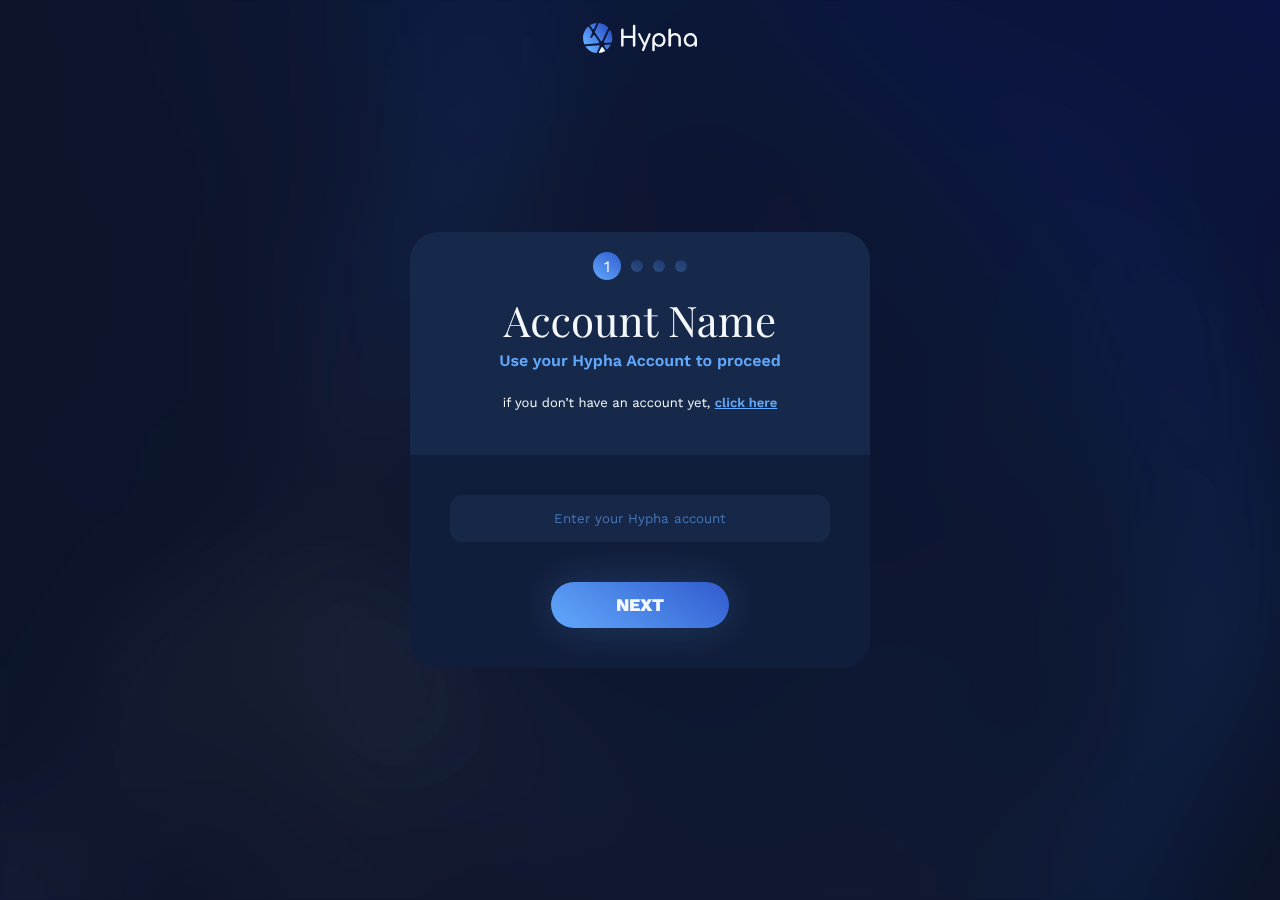
==== index.html @ 2ea9a00d "first commit" ====
<!DOCTYPE html>
<html lang="en">

<head>
    <meta charset="UTF-8">
    <meta name="viewport" content="width=device-width, initial-scale=1.0">
    <title>Hypha :: Token Sale</title>
    <link rel="stylesheet" href="css/style.css" />
    <link rel="icon" type="image/x-icon" href="img/favicon.png">
    <link rel="preconnect" href="https://fonts.googleapis.com">
    <link rel="preconnect" href="https://fonts.gstatic.com" crossorigin>
    <link
        href="https://fonts.googleapis.com/css2?family=Playfair+Display:ital@0;1&family=Work+Sans:ital,wght@0,300;0,400;0,600;0,700;1,300;1,400;1,600;1,700&display=swap"
        rel="stylesheet">
</head>




<body>
    <header>
        <a href="https://hypha.earth/" target="_blank">
            <img src="img/logos/logo-white.svg" />
        </a>
    </header>
    <main>
        <section class="multistep">
            <div class="area">
                <div id="buyhypha-wizard">
                    <div id="step-1">
                        <div class="generic-card glow-back has-link">
                            <div class="wrappo">
                                <div class="step-nav">
                                    <div class="stp active">
                                        <p>1</p>
                                    </div>
                                    <div class="stp"></div>
                                    <div class="stp"></div>
                                    <div class="stp"></div>
                                </div>
                                <div class="top">
                                    <h2 class="titles white">Account Name</h2>
                                    <p class="subtitle">Use your Hypha Account to proceed</p>
                                    <p class="text-small white">if you don’t have an account yet, <a href="#">click here</a></p>
                                </div>
                                <div class="bottom">
                                    <input id="account-name" placeholder="Enter your Hypha account">
                                    <div class="steps-action">
                                        <button class="button primary" id="button-next">Next</button>
                                    </div>

                                </div>
                            </div>
                        </div>
                    </div>
                </div>
            </div>
        </section>
    </main>

</body>

</html>
---- css/style.css ----
:root {
    --footer-blu: #101B34;
    --dark-blu: #111E3B;
    --card-dark-blu: #17294A;
    --light-blu: #61A9FC;
    --lb-transp: rgba(97,169,252,0.1);
    --lb-transp-hover: rgba(97,169,252,0.2);
    --lb-transp-3: rgba(97,169,252,0.07);
    --grey: #7485AA;    
    --white: #F4F8FB;
    --gradient: linear-gradient(35Deg, #61A9FC, #315BCE);
    --titles: 'Playfair Display', serif;
    --text: 'Work Sans', sans-serif;

    --kern: -.4px;

    --glow-shadow: 0px 0px 40px rgba(97,169,252,0.2);
    --glow-shadow-hover: 0px 0px 60px rgba(97,169,252,0.5);
}

* {
    box-sizing: border-box;
}

html {
    scroll-behavior: smooth;
}

body,html {
    margin:0;
    color:var(--grey);
    font-family: var(--text);
    font-weight:400;
    text-rendering: geometricPrecision;
    
}

.multistep {
    background-color:var(--dark-blu);
    width:100%;
    min-height: 100svh;
    background-image:url('../img/backgrounds/background.png');
    background-size:cover;
}

header {
    position:fixed;
    top:0;
    width:100%;
    height:80px;
    display:flex;
    align-items: center;
    justify-content: center;
}

header img {
    width:114px;
    
}

a {
    color:var(--light-blu);
    text-decoration: underline;
    font-weight:600;
}

.area {
    width:calc(100% - 40px);
    display:flex;
    align-items: center;
    justify-content: center;
    min-height:100svh;
    padding:80px 0px;
    margin:auto;
    position:relative;
    perspective: 800px;
}

.bold {
    font-weight: 600;
}

.white {
    color:var(--white);
}

.small {
    font-size:13px;
}

.title-small {
    font-size:28px;
    font-weight:800;
    line-height:1.2em;
}



.titles {
    font-size:42px;
    font-family: var(--titles);
    margin-top:0;
    margin-bottom:0;
    font-weight: 400;

}

.subtitle {
    color:var(--light-blu);
    font-weight:600;
    margin:0;
}

.text-big {
    font-size:20px;
    font-weight:600;
    margin-top:0;
    margin-bottom: 4px;
}

p {
    font-size:16px;
    line-height:1.6em;
    margin:0;
}

.text-small {
    font-size:13px;
    margin-top:0;
}


/* generic card*/
.generic-card {
    width:460px;
    position:relative;
    
}


.glow-back:before {
    content:"";
    width:calc(100% + 0px);
    height:calc(100% + 0px);
    position:absolute;
    left:-0px;
    top:-0px;
    background:var(--gradient);
    border-radius:30px;
    transition-duration:.3s;
    opacity:0;
    box-shadow: var(--glow-shadow);
}

.glow-back:hover:before{
    opacity:1;
    width:calc(100% + 6px);
    height:calc(100% + 6px);
    left:-3px;
    top:-3px;
}


.generic-card .wrappo {
    border-radius:28px;
    padding-top:60px;
    background-color:var(--card-dark-blu);
    position:relative;
    overflow:hidden;
}

.steps-action {
    display:flex;
    align-items: center;
    justify-content: center;
    gap:20px;
    margin-top:40px;
}

.button {
    text-transform: uppercase;
    font-weight:800;
    font-size:18px;
    color:var(--white);
    border-radius:50px;
    padding:14px 38px;
    transition-duration: .3s;
    line-height:1em;
    display:inline-block;
    text-decoration: none;
    border:none;
    font-family: var(--text);
    text-align: center;
    width:178px;
    text-align: center;
    cursor:pointer;
}

.primary {
    background:var(--gradient);
    box-shadow: var(--glow-shadow);
}

.primary:hover {
    box-shadow: var(--glow-shadow-hover);
    transform:scale(1.015);
}
.secondary {
    background: var(--lb-transp);
}

.secondary:hover {
    transform:scale(1.015);
    background: var(--lb-transp-hover);
}


#step-1,
#step-2,
#step-3,
#step-4,
#step-5 {
    position:relative;
}

.step-nav {
    display:flex;
    gap:10px;
    align-items: center;
    justify-content: center;
    width:100%;
    position: absolute;
    top: 20px;
    left: calc(50%);
    transform: translateX(-50%);
    
}

.step-nav .stp {
    width:12px;
    height:12px;
    border-radius:100%;
    background:var(--gradient);
    opacity:.3;
    display:flex;
    align-items: center;
    justify-content: center;
    color:var(--white);
}

.step-nav .stp p {
    color:var(--white);
}

.step-nav .stp.done {
    opacity:1;
}

.step-nav .stp.active {
    width:28px;
    height:28px;
    opacity:1;
}


#step-1 .text-small {
    margin-top:20px;
}


.generic-card .top {
    padding:0px 30px 40px 30px;
    text-align: center;
}

.generic-card .bottom {
    padding:40px;
    background:var(--dark-blu);
    text-align: center;
}

input {
    border:none;
    padding:16px 12px;
    background-color: var(--lb-transp-3);
    border-radius: 12px;
    width:100%;
    color:var(--white);
    font-family: var(--text);
    box-sizing: border-box;
    text-align: center;
}

input::placeholder {
    color:var(--light-blu);
    opacity:.6;
    text-align: center;
}

input:focus-visible,
input:focus {
    color:var(--light-blu);
    outline:none;
    background:var(--lb-transp);

}

input:focus-visible::placeholder,
input:focus::placeholder {
    opacity:0;
}


#account-image {
    position:absolute;
    top:20px;
    left:20px;
    width:34px;
}

#account-image img {
    width:100%;
    border-radius: 100%;
    aspect-ratio: 1 / 1;
    object-fit: cover;
}

#payment-options {
    margin-top:30px;
    display: flex;
    flex-direction: row;
    gap:20px;
    flex-wrap: wrap;
}

.token-select {
    display: flex;
    align-items: center;
    justify-content: flex-start;
    gap:14px;
    padding:12px;
    background:var(--card-dark-blu);
    border-radius:16px;
    min-width: 100%;
    position:relative;
    text-align: left;
    transition-duration: .3s;
    cursor:pointer;
}

.token-select:hover {
    transform:scale(1.02);
}

.token-select::after {
    content:"";
    width:22px;
    height:22px;
    position: absolute;
    right:20px;
    top:50%;
    transform:translateY(-50%);
    border-radius:100%;
    background:var(--gradient);
    opacity:.2;
}

.token-select.selected::after {
    opacity:1;
}

.token-select img {
    width:48px;
}

#step-2 .top {
    padding-top:10px;
}

#step-2 .bottom {
    padding-top:20px;
}
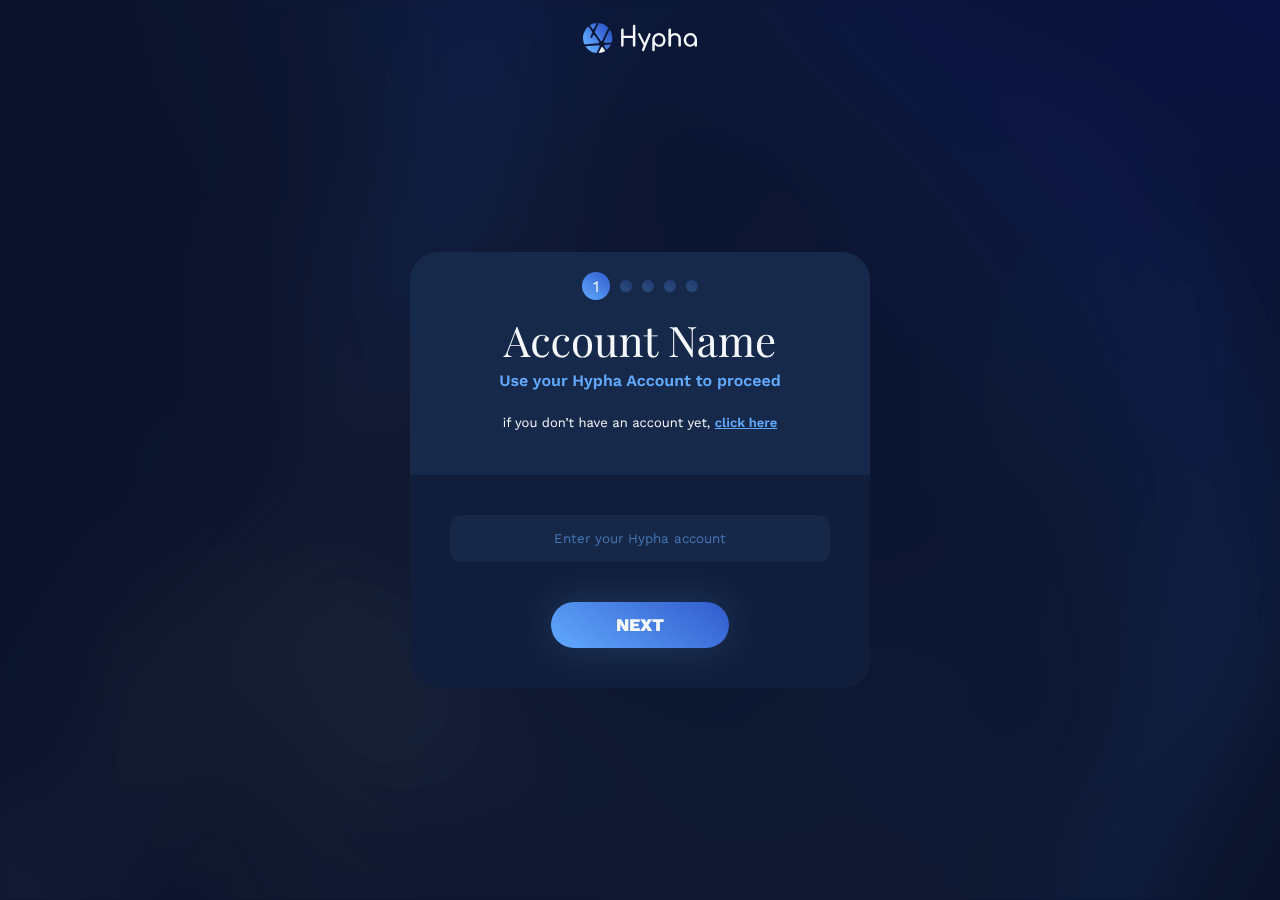
==== commit 35a761b5: "added token selection step" ====
--- a/index.html
+++ b/index.html
@@ -37,6 +37,7 @@
                                     <div class="stp"></div>
                                     <div class="stp"></div>
                                     <div class="stp"></div>
+                                    <div class="stp"></div>
                                 </div>
                                 <div class="top">
                                     <h2 class="titles white">Account Name</h2>
--- a/css/style.css
+++ b/css/style.css
@@ -70,7 +70,7 @@
     align-items: center;
     justify-content: center;
     min-height:100svh;
-    padding:80px 0px;
+    padding:80px 0px 40px 0px;
     margin:auto;
     position:relative;
     perspective: 800px;
@@ -82,6 +82,10 @@
 
 .white {
     color:var(--white);
+}
+
+.light-blu {
+    color:var(--light-blu);
 }
 
 .small {
@@ -127,6 +131,12 @@
 .text-small {
     font-size:13px;
     margin-top:0;
+}
+
+.big-amount {
+    font-size:40px;
+    margin:0;
+    font-weight: 300;
 }
 
 
@@ -325,7 +335,8 @@
     object-fit: cover;
 }
 
-#payment-options {
+#payment-options,
+#token-type-options {
     margin-top:30px;
     display: flex;
     flex-direction: row;
@@ -373,11 +384,190 @@
     width:48px;
 }
 
-#step-2 .top {
+#step-2 .top,
+#step-3 .top {
     padding-top:10px;
-}
-
-#step-2 .bottom {
+    padding-bottom:30px;
+}
+
+#step-2 .bottom,
+#step-3 .bottom {
     padding-top:20px;
 }
 
+.cont-count {
+    display: flex;
+    align-items: center;
+    gap:10px;
+    justify-content: center;
+}
+.cont-count img {
+    width:20px;
+}
+
+.input-amount {
+    margin:30px 0px 0px 0px;
+    position: relative;
+}
+
+.input-amount input::placeholder {
+    color:var(--white);
+    opacity:1;
+}
+
+.input-amount::after {
+    background-image: url('../img/tokens/hypha-icon.png');
+    background-size: 26px;
+    content: "";
+    height: 26px;
+    position: absolute;
+    right: 16px;
+    top: 15px;
+    width: 26px;
+}
+
+.input-amount input {
+    font-size:22px;
+    font-weight:300;
+}
+
+#converter {
+    display: flex;
+    font-size: 14px;
+    justify-content: center;
+    margin-top: 20px;
+    color:var(--white);
+}
+
+.conv-cript {
+    border-right: 1px solid var(--light-blu);
+    padding-right: 10px;
+}
+
+.conv-usd {
+    margin-left: 10px;
+}
+
+#step-4 .bottom {
+    padding-top:30px;
+}
+
+#total-hypha-to-buy {
+    color:var(--white);
+    font-size:22px;
+}
+
+#step-5 #selected-method {
+    color:var(--white);
+}
+
+#step-5 h2 {
+    margin-bottom:20px;
+    margin-top:10px;
+}
+
+#step-5 .top {
+    padding-bottom:25px;
+}
+
+#step-5 .bottom {
+    padding-top:25px;
+}
+
+.btc-bill-card,
+.eos-bill-card {
+    background:var(--card-dark-blu);
+    border-radius: 12px;
+    margin: 0;
+    padding: 18px;
+    text-align: left;
+    width: -webkit-max-content;
+    width: -moz-max-content;
+    width: 100%;
+    color:var(--light-blu);
+    font-size:14px;
+
+}
+
+.btc-address-title div {
+    display: flex;
+    justify-content: space-between;
+}
+
+#hypha-btc-address {
+    font-weight: 600;
+    color:var(--white);
+}
+
+.copy {
+    background: url('../img/icons/copy-icon.svg');
+    background-size: 18px;
+    background-position: center;
+    background-repeat: no-repeat;
+    cursor: pointer;
+    height: 20px;
+    margin-left: 20px;
+    position: relative;
+    width: 24px;
+}
+
+.btc-amount-space {
+    border-top: 1px solid var(--lb-transp);
+    display: flex;
+    justify-content: space-between;
+    margin-top: 14px;
+    padding-top: 10px;
+}
+
+#total-btc-to-send {
+    color:var(--white);
+    font-weight:600;
+    margin-left:10px;
+}
+
+
+.address-title, .eos-amount-space, .memo-space {
+    align-items: center;
+    display: flex;
+    justify-content: space-between;
+}
+
+.eos-amount-space, .memo-space {
+    border-top: 1px solid var(--lb-transp);
+    margin-top: 14px;
+    padding-top: 10px;
+}
+
+#hypha-eos-address,
+#hypha-eos-memo,
+#total-eos-to-send,
+#total-eos-to-send {
+    color:var(--white);
+    margin-left:10px;
+}
+
+.btc-bottom {
+    text-align: left;
+    display:flex;
+    gap:10px;
+    margin-top:20px;
+    align-items: center;
+}
+
+.btc-bottom #btc-qr-code {
+    width:160px;
+    min-width: 160px;
+}
+
+.btc-bottom .text-small {
+    margin-top:10px;
+}
+
+
+.btc-bottom #btc-qr-code img {
+    width:100%;
+}
+
+.eos-bottom {
+    margin-top:20px;
+}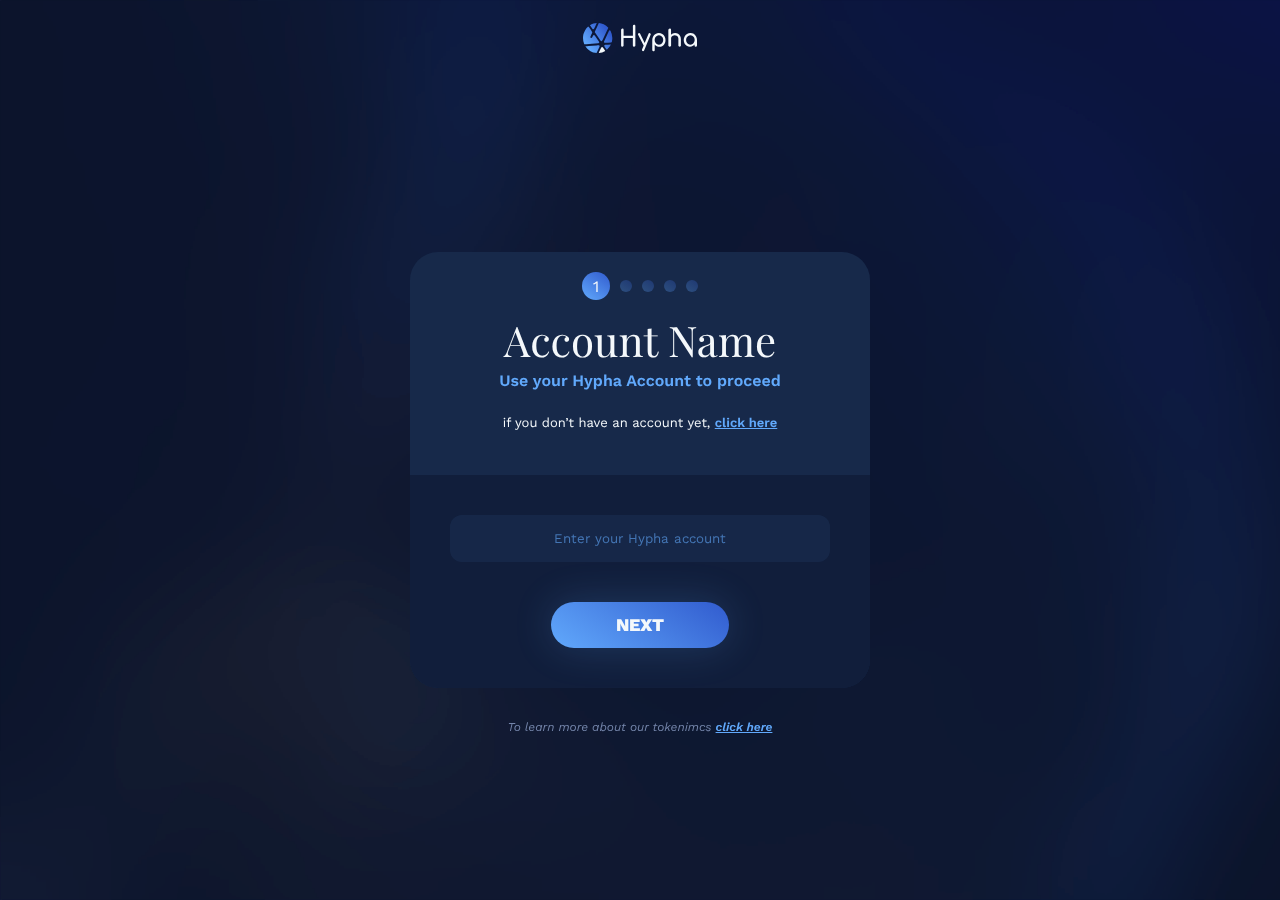
==== commit 96921008: "responsive queries" ====
--- a/index.html
+++ b/index.html
@@ -53,6 +53,8 @@
                                 </div>
                             </div>
                         </div>
+
+                        <p class="explainer">To learn more about our tokenimcs <a href="">click here</a></p>
                     </div>
                 </div>
             </div>
--- a/css/style.css
+++ b/css/style.css
@@ -515,8 +515,8 @@
     border-top: 1px solid var(--lb-transp);
     display: flex;
     justify-content: space-between;
-    margin-top: 14px;
-    padding-top: 10px;
+    margin-top: 12px;
+    padding-top: 12px;
 }
 
 #total-btc-to-send {
@@ -570,4 +570,54 @@
 
 .eos-bottom {
     margin-top:20px;
+}
+
+.explainer {
+   position:absolute;
+   text-align:center;
+   font-size:12px;
+   font-style: italic;
+   width:100%;
+   bottom:-50px;
+}
+
+@media screen and (max-width : 500px) {
+    .generic-card {
+        width:100%;
+    }
+
+    .button {
+        width:calc(50% - 10px);
+    }
+
+    .generic-card .bottom {
+        padding:20px;
+    }
+
+    .generic-card .top {
+        padding:0px 20px 20px 20px;
+    }
+
+    .titles {
+        font-size:36px;
+    }
+
+    #step-2 .top, #step-3 .top {
+        padding-bottom:20px;
+    }
+
+    .btc-bottom {
+        text-align:center;
+    }
+
+    .btc-bottom .white.bold,
+    .btc-bottom #btc-qr-code  {
+        display:none;
+    }
+
+    #hypha-btc-address {
+        font-size:11px;
+    }
+
+    
 }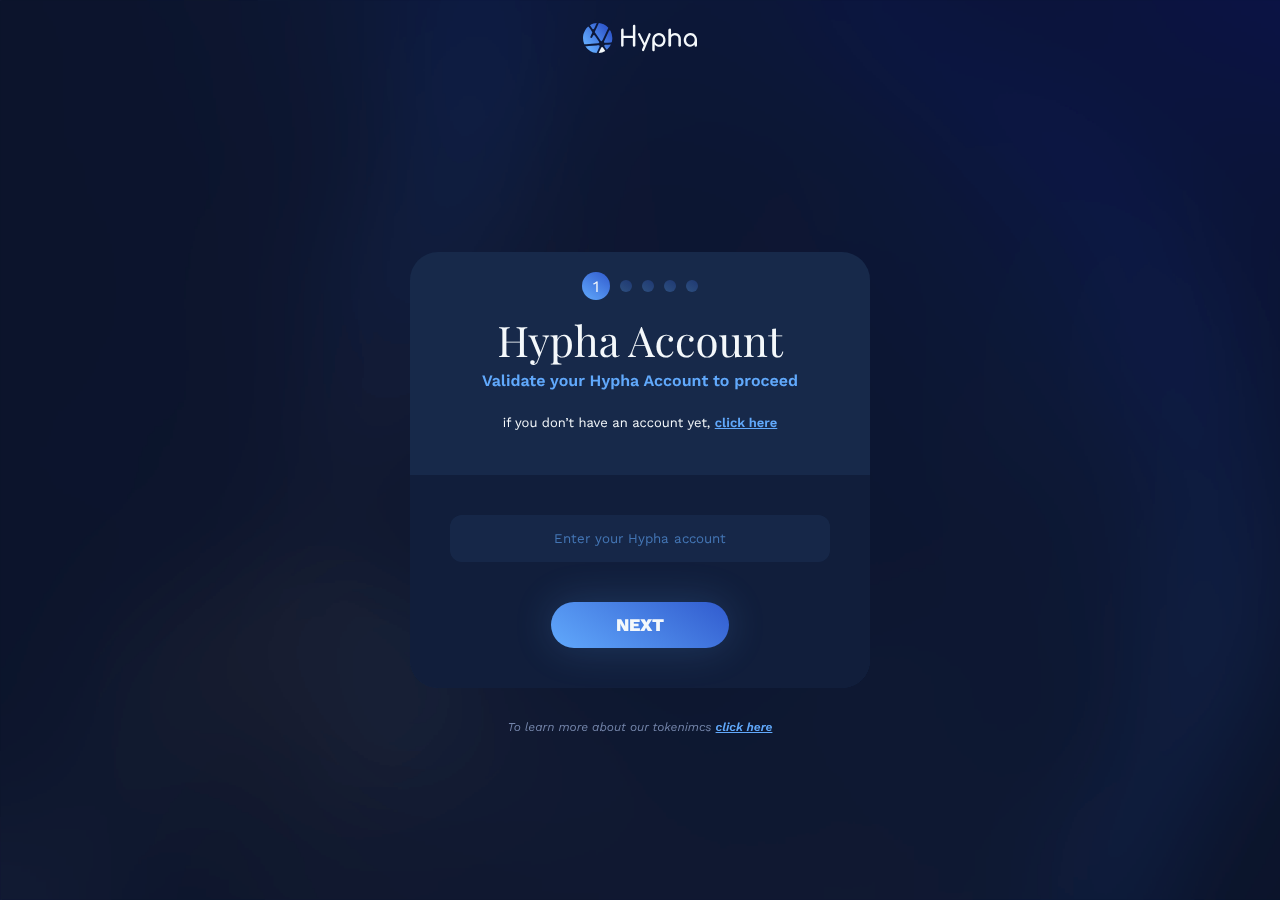
==== commit f84f2cdc: "wording fix 2" ====
--- a/index.html
+++ b/index.html
@@ -28,7 +28,7 @@
             <div class="area">
                 <div id="buyhypha-wizard">
                     <div id="step-1">
-                        <div class="generic-card glow-back has-link">
+                        <div class="generic-card glow-back has-link account-vaidation">
                             <div class="wrappo">
                                 <div class="step-nav">
                                     <div class="stp active">
@@ -40,8 +40,8 @@
                                     <div class="stp"></div>
                                 </div>
                                 <div class="top">
-                                    <h2 class="titles white">Account Name</h2>
-                                    <p class="subtitle">Use your Hypha Account to proceed</p>
+                                    <h2 class="titles white">Hypha Account</h2>
+                                    <p class="subtitle">Validate your Hypha Account to proceed</p>
                                     <p class="text-small white">if you don’t have an account yet, <a href="#">click here</a></p>
                                 </div>
                                 <div class="bottom">
--- a/css/style.css
+++ b/css/style.css
@@ -273,7 +273,7 @@
 }
 
 
-#step-1 .text-small {
+.account-vaidation .text-small {
     margin-top:20px;
 }
 
@@ -299,6 +299,11 @@
     font-family: var(--text);
     box-sizing: border-box;
     text-align: center;
+}
+
+
+input.error {
+    border:1px solid red;
 }
 
 input::placeholder {
@@ -384,14 +389,14 @@
     width:48px;
 }
 
-#step-2 .top,
-#step-3 .top {
+.token-purchase-selection .top,
+.token-options-to-buy .top {
     padding-top:10px;
     padding-bottom:30px;
 }
 
-#step-2 .bottom,
-#step-3 .bottom {
+.token-purchase-selection .bottom,
+.token-options-to-buy .bottom {
     padding-top:20px;
 }
 
@@ -413,6 +418,11 @@
 .input-amount input::placeholder {
     color:var(--white);
     opacity:1;
+}
+
+.input-amount input:focus-visible::placeholder,
+.input-amount input:focus::placeholder {
+    opacity:0;
 }
 
 .input-amount::after {
@@ -448,7 +458,7 @@
     margin-left: 10px;
 }
 
-#step-4 .bottom {
+.amount-to-choose .bottom {
     padding-top:30px;
 }
 
@@ -457,20 +467,20 @@
     font-size:22px;
 }
 
-#step-5 #selected-method {
-    color:var(--white);
-}
-
-#step-5 h2 {
+.final-step #selected-method {
+    color:var(--white);
+}
+
+.final-step h2 {
     margin-bottom:20px;
     margin-top:10px;
 }
 
-#step-5 .top {
+.final-step .top {
     padding-bottom:25px;
 }
 
-#step-5 .bottom {
+.final-step .bottom {
     padding-top:25px;
 }
 
@@ -581,6 +591,12 @@
    bottom:-50px;
 }
 
+.error-message {
+    color: red;
+    font-size: 13px;
+    margin-top: 10px;
+}
+
 @media screen and (max-width : 500px) {
     .generic-card {
         width:100%;
@@ -602,7 +618,8 @@
         font-size:36px;
     }
 
-    #step-2 .top, #step-3 .top {
+    .token-purchase-selection .top, 
+    .token-options-to-buy .top {
         padding-bottom:20px;
     }
 
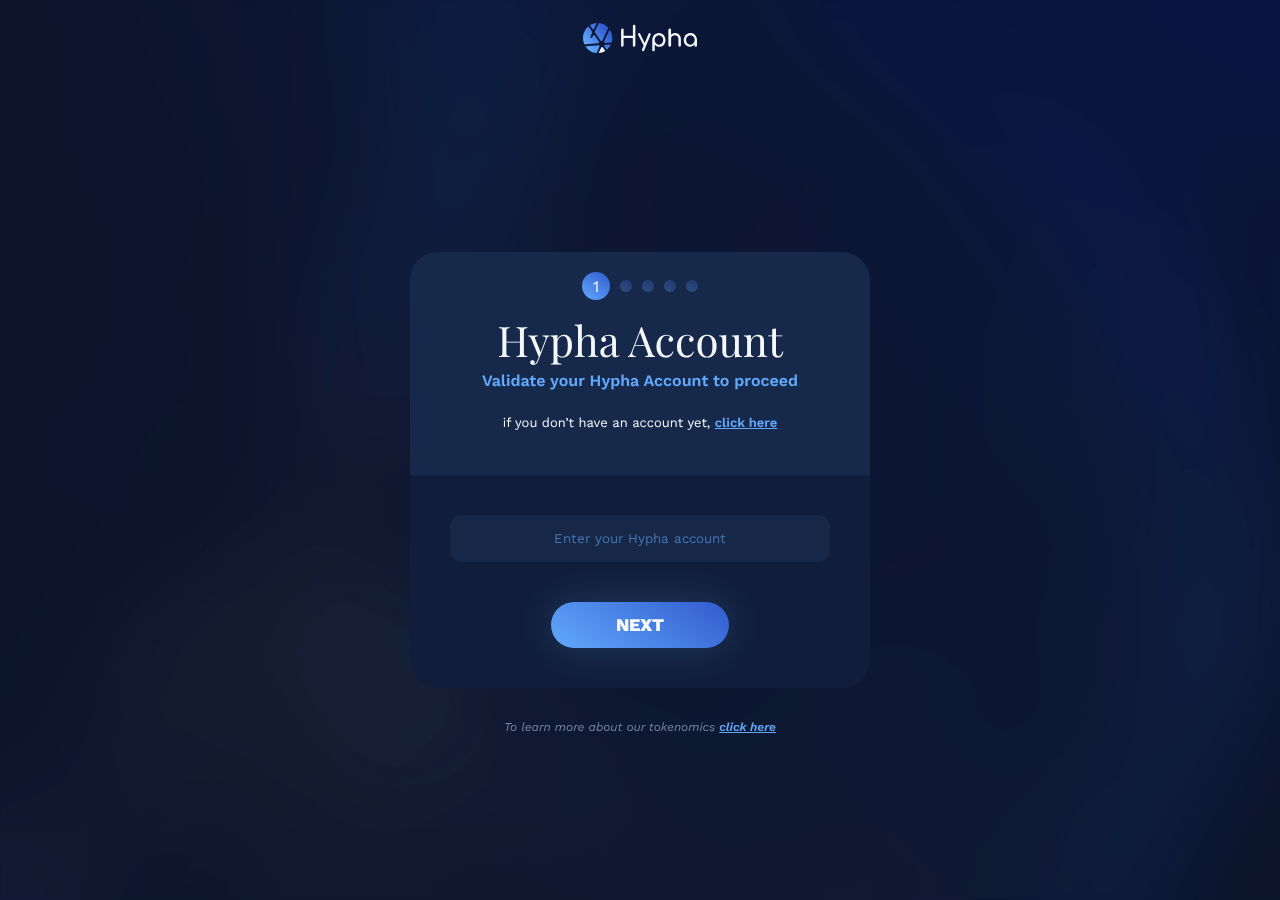
==== commit fbd7b39e: "wording fix 4" ====
--- a/index.html
+++ b/index.html
@@ -54,7 +54,7 @@
                             </div>
                         </div>
 
-                        <p class="explainer">To learn more about our tokenimcs <a href="">click here</a></p>
+                        <p class="explainer">To learn more about our tokenomics <a href="">click here</a></p>
                     </div>
                 </div>
             </div>
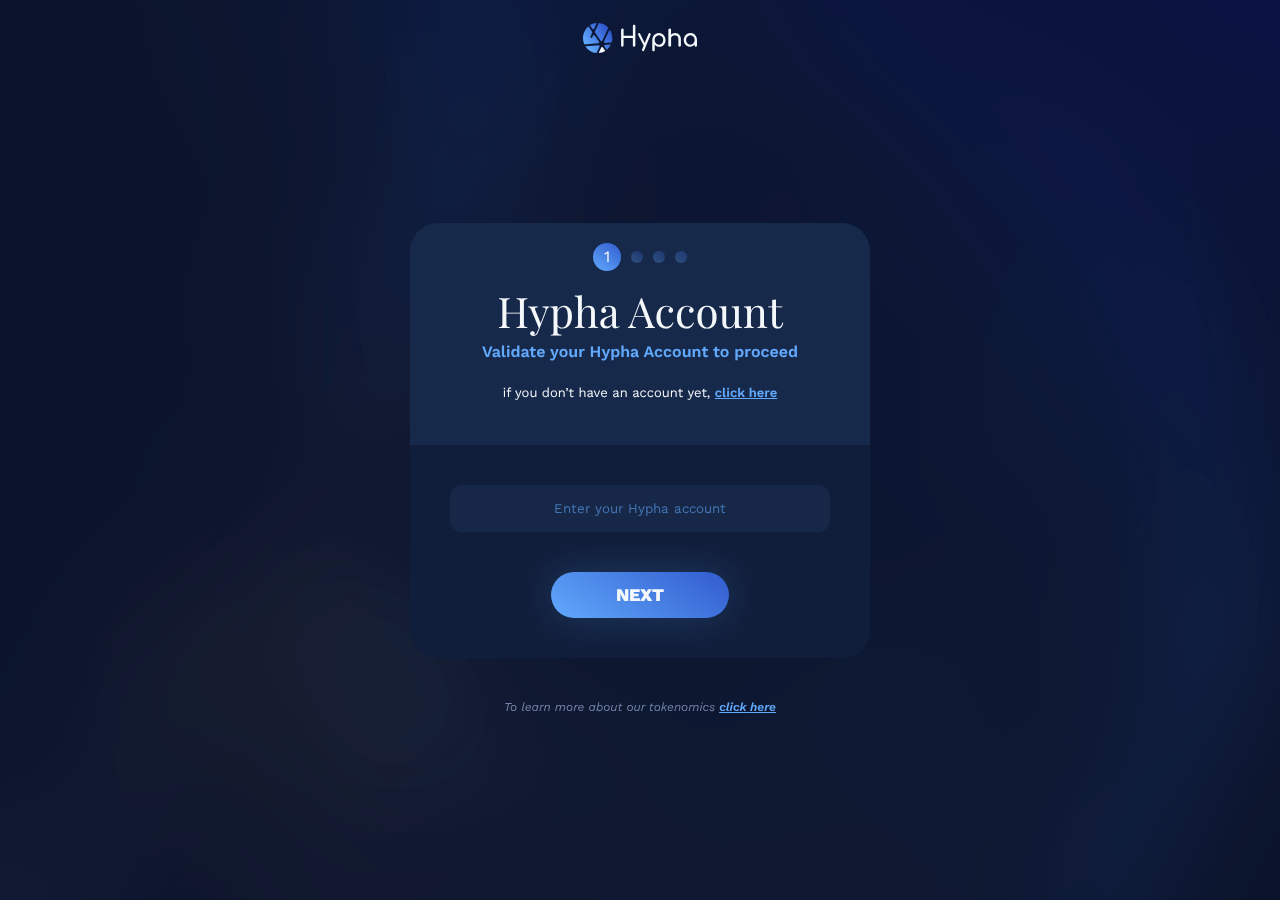
==== commit c818105a: "steps update" ====
--- a/index.html
+++ b/index.html
@@ -37,7 +37,6 @@
                                     <div class="stp"></div>
                                     <div class="stp"></div>
                                     <div class="stp"></div>
-                                    <div class="stp"></div>
                                 </div>
                                 <div class="top">
                                     <h2 class="titles white">Hypha Account</h2>
--- a/css/style.css
+++ b/css/style.css
@@ -583,12 +583,13 @@
 }
 
 .explainer {
-   position:absolute;
-   text-align:center;
-   font-size:12px;
-   font-style: italic;
-   width:100%;
-   bottom:-50px;
+    position: relative;
+    text-align: center;
+    font-size: 12px;
+    font-style: italic;
+    width: 100%;
+    bottom: 0;
+    margin-top: 40px;
 }
 
 .error-message {
